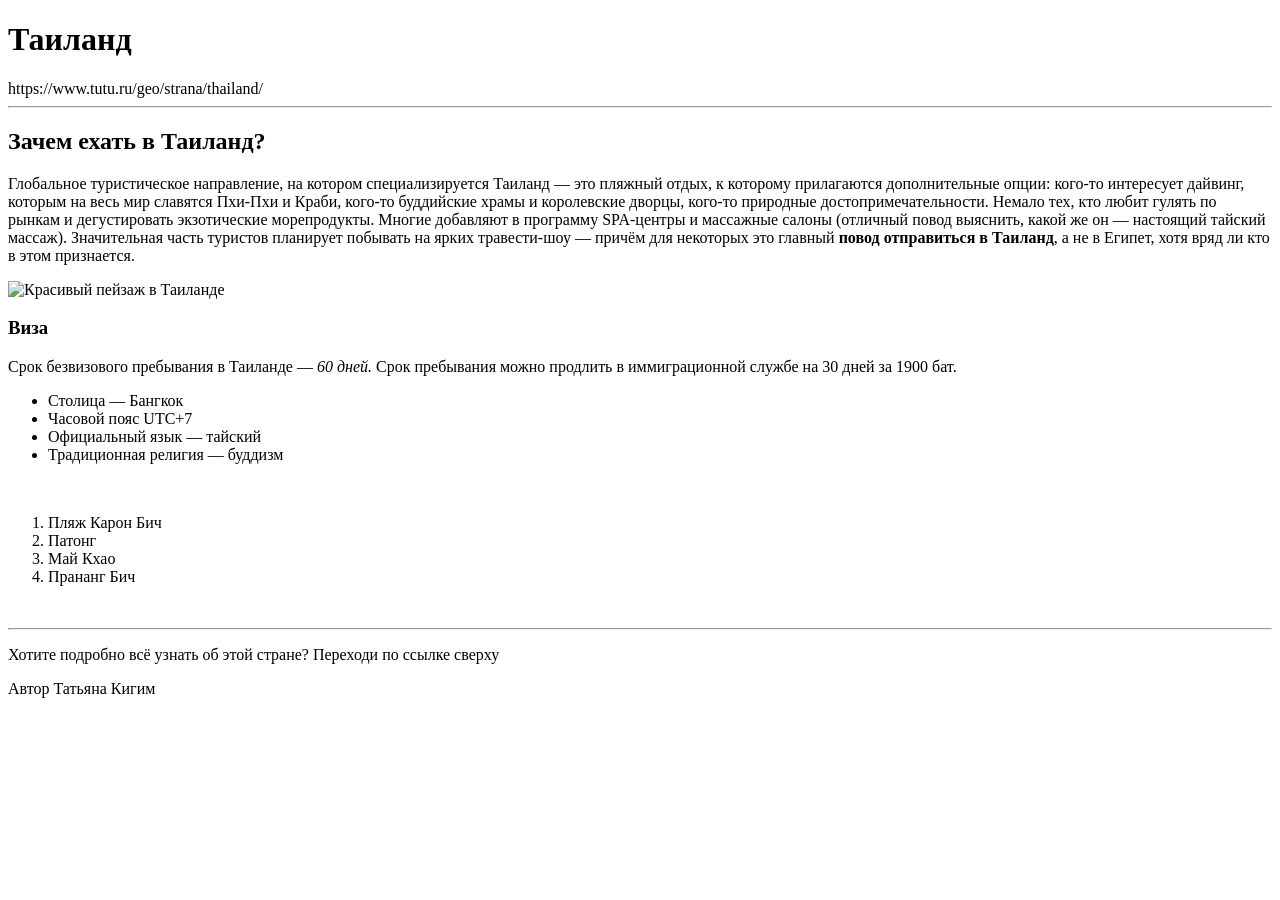
==== index.html @ c3d2baf3 "Create index.html" ====
<!DOCTYPE html>
<html lang="en">
<head>
    <meta charset="UTF-8">
    <meta name="viewport" content="width=device-width, initial-scale=1.0">
    <title>Таиланд</title>
    <link rel="stylesheet" href="style.css">
</head>
<body>
<h1>Таиланд</h1> 
<a>https://www.tutu.ru/geo/strana/thailand/</a>
<hr>
<h2>Зачем ехать в Таиланд?</h2>
  <p>Глобальное туристическое направление, на котором специализируется Таиланд — это пляжный отдых, к которому прилагаются дополнительные опции: кого-то интересует дайвинг, которым на весь мир славятся Пхи-Пхи и Краби, кого-то буддийские храмы и королевские дворцы, кого-то природные достопримечательности. Немало тех, кто любит гулять по рынкам и дегустировать экзотические морепродукты. Многие добавляют в программу SPA-центры и массажные салоны (отличный повод выяснить, какой же он — настоящий тайский массаж). Значительная часть туристов планирует побывать на ярких травести-шоу — причём для некоторых это главный <strong>повод отправиться в Таиланд</strong>, а не в Египет, хотя вряд ли кто в этом признается.</p>

<img src="https://horosho-tam.ru/thumb/top/pics/f0/e7/63f911fd00ce245ceb5be7f0/tailand.jpg" alt="Красивый пейзаж в Таиланде">

<h3>Виза</h3>
  <p>Срок безвизового пребывания в Таиланде — <em>60 дней.</em> Срок пребывания можно продлить в иммиграционной службе на 30 дней за 1900 бат.</p>

<ul>
    <li>Столица — Бангкок</li>
    <li>Часовой пояс UTC+7</li>
    <li>Официальный язык — тайский</li>
    <li>Традиционная религия — буддизм</li>
</ul>
<br>
<ol>
    <li>Пляж Карон Бич</li>
    <li>Патонг</li>
    <li>Май Кхао</li>
    <li>Прананг Бич</li>
</ol>
</br>
<hr>
  
  <p>Хотите подробно всё узнать об этой стране? Переходи по ссылке сверху</p>

<footer>
  <p>Автор Татьяна Кигим</p>
</footer>
</body>
</html>
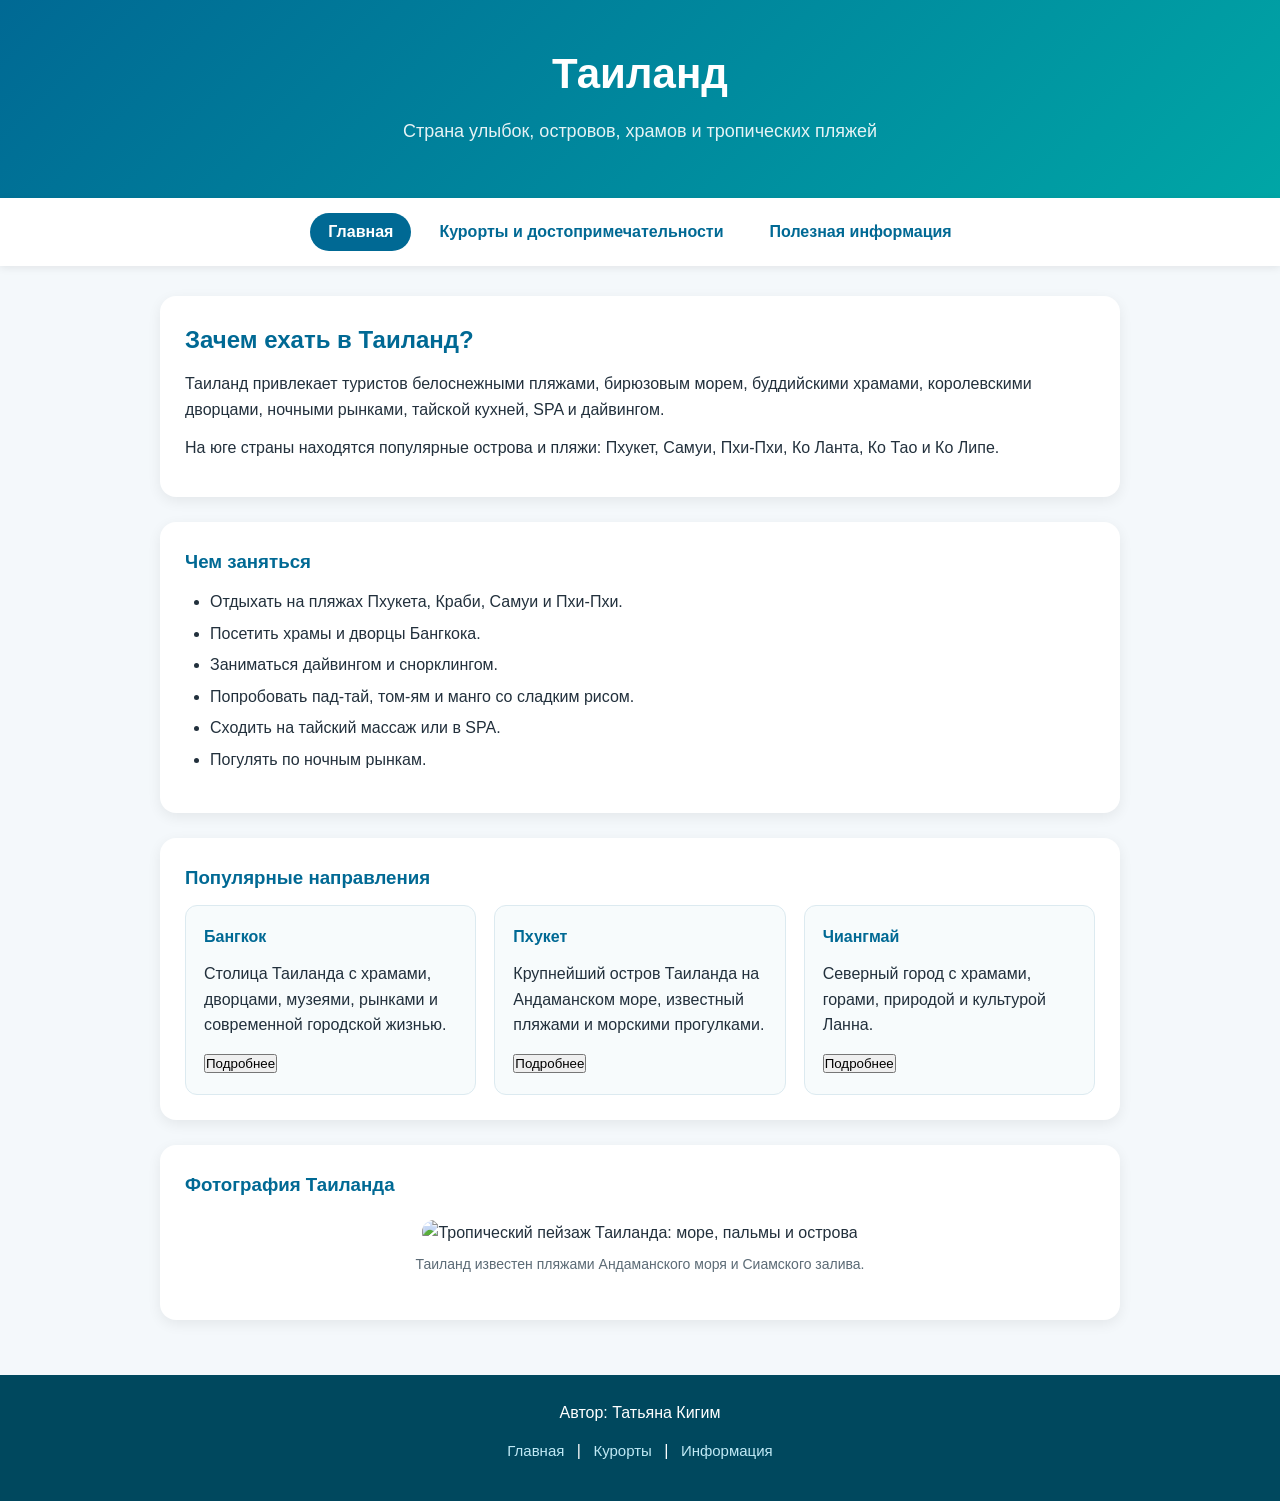
==== commit bf02d7ed: "Create index.html" ====
--- a/index.html
+++ b/index.html
@@ -1,43 +1,499 @@
 <!DOCTYPE html>
-<html lang="en">
+<html lang="ru">
 <head>
     <meta charset="UTF-8">
     <meta name="viewport" content="width=device-width, initial-scale=1.0">
-    <title>Таиланд</title>
-    <link rel="stylesheet" href="style.css">
+    <meta name="description" content="Таиланд: пляжный отдых, храмы, острова, дайвинг и полезная информация для путешественников.">
+    <title>Таиланд — многостраничный сайт</title>
+
+    <style>
+        * {
+            margin: 0;
+            padding: 0;
+            box-sizing: border-box;
+        }
+
+        body {
+            font-family: Arial, Helvetica, sans-serif;
+            background: #f4f8fb;
+            color: #22303c;
+            line-height: 1.6;
+        }
+
+        .site-header {
+            background: linear-gradient(135deg, #006994, #00a6a6);
+            color: #fff;
+            text-align: center;
+            padding: 40px 20px;
+        }
+
+        .site-header h1 {
+            font-size: 42px;
+            margin-bottom: 10px;
+        }
+
+        .site-header p {
+            font-size: 18px;
+            opacity: 0.9;
+        }
+
+        .main-nav {
+            background: #ffffff;
+            display: flex;
+            justify-content: center;
+            flex-wrap: wrap;
+            gap: 10px;
+            padding: 15px;
+            box-shadow: 0 2px 8px rgba(0, 0, 0, 0.08);
+        }
+
+        .main-nav button {
+            color: #006994;
+            background: transparent;
+            border: none;
+            font-size: 16px;
+            font-weight: bold;
+            padding: 10px 18px;
+            border-radius: 20px;
+            cursor: pointer;
+            transition: background 0.3s;
+        }
+
+        .main-nav button:hover {
+            background: #e6f4f7;
+        }
+
+        .main-nav button.active {
+            background: #006994;
+            color: #fff;
+        }
+
+        main {
+            max-width: 1000px;
+            margin: 0 auto;
+            padding: 30px 20px;
+        }
+
+        .page {
+            display: none;
+        }
+
+        .page.active {
+            display: block;
+        }
+
+        .hero,
+        .content {
+            background: #fff;
+            border-radius: 16px;
+            padding: 25px;
+            margin-bottom: 25px;
+            box-shadow: 0 4px 14px rgba(0, 0, 0, 0.07);
+        }
+
+        h2,
+        h3,
+        h4 {
+            color: #006994;
+            margin-bottom: 12px;
+        }
+
+        p {
+            margin-bottom: 12px;
+        }
+
+        ul,
+        ol {
+            margin: 0 0 15px 25px;
+        }
+
+        li {
+            margin-bottom: 6px;
+        }
+
+        a {
+            color: #0077b6;
+        }
+
+        .cards {
+            display: grid;
+            grid-template-columns: repeat(auto-fit, minmax(220px, 1fr));
+            gap: 18px;
+        }
+
+        .card {
+            background: #f7fbfc;
+            border: 1px solid #dceaf0;
+            border-radius: 12px;
+            padding: 18px;
+        }
+
+        .card h4 {
+            margin-top: 0;
+        }
+
+        figure {
+            margin: 20px 0;
+            text-align: center;
+        }
+
+        img {
+            max-width: 100%;
+            height: auto;
+            border-radius: 12px;
+        }
+
+        figcaption {
+            margin-top: 8px;
+            font-size: 14px;
+            color: #5c6b76;
+        }
+
+        table {
+            width: 100%;
+            border-collapse: collapse;
+            background: #fff;
+        }
+
+        th,
+        td {
+            border: 1px solid #dceaf0;
+            padding: 10px 12px;
+            text-align: left;
+        }
+
+        th {
+            background: #e6f4f7;
+            color: #00506e;
+        }
+
+        .site-footer {
+            background: #00485e;
+            color: #fff;
+            text-align: center;
+            padding: 25px 20px;
+        }
+
+        .site-footer button {
+            background: transparent;
+            color: #bfe9f5;
+            border: none;
+            font-size: 15px;
+            cursor: pointer;
+            padding: 4px 8px;
+        }
+
+        .site-footer button:hover {
+            text-decoration: underline;
+        }
+
+        @media (max-width: 600px) {
+            .site-header h1 {
+                font-size: 30px;
+            }
+
+            .main-nav {
+                flex-direction: column;
+                align-items: center;
+            }
+        }
+    </style>
 </head>
 <body>
-<h1>Таиланд</h1> 
-<a>https://www.tutu.ru/geo/strana/thailand/</a>
-<hr>
-<h2>Зачем ехать в Таиланд?</h2>
-  <p>Глобальное туристическое направление, на котором специализируется Таиланд — это пляжный отдых, к которому прилагаются дополнительные опции: кого-то интересует дайвинг, которым на весь мир славятся Пхи-Пхи и Краби, кого-то буддийские храмы и королевские дворцы, кого-то природные достопримечательности. Немало тех, кто любит гулять по рынкам и дегустировать экзотические морепродукты. Многие добавляют в программу SPA-центры и массажные салоны (отличный повод выяснить, какой же он — настоящий тайский массаж). Значительная часть туристов планирует побывать на ярких травести-шоу — причём для некоторых это главный <strong>повод отправиться в Таиланд</strong>, а не в Египет, хотя вряд ли кто в этом признается.</p>
-
-<img src="https://horosho-tam.ru/thumb/top/pics/f0/e7/63f911fd00ce245ceb5be7f0/tailand.jpg" alt="Красивый пейзаж в Таиланде">
-
-<h3>Виза</h3>
-  <p>Срок безвизового пребывания в Таиланде — <em>60 дней.</em> Срок пребывания можно продлить в иммиграционной службе на 30 дней за 1900 бат.</p>
-
-<ul>
-    <li>Столица — Бангкок</li>
-    <li>Часовой пояс UTC+7</li>
-    <li>Официальный язык — тайский</li>
-    <li>Традиционная религия — буддизм</li>
-</ul>
-<br>
-<ol>
-    <li>Пляж Карон Бич</li>
-    <li>Патонг</li>
-    <li>Май Кхао</li>
-    <li>Прананг Бич</li>
-</ol>
-</br>
-<hr>
-  
-  <p>Хотите подробно всё узнать об этой стране? Переходи по ссылке сверху</p>
-
-<footer>
-  <p>Автор Татьяна Кигим</p>
+
+<header class="site-header">
+    <h1>Таиланд</h1>
+    <p>Страна улыбок, островов, храмов и тропических пляжей</p>
+</header>
+
+<nav class="main-nav">
+    <button class="active" onclick="showPage('home', this)">Главная</button>
+    <button onclick="showPage('destinations', this)">Курорты и достопримечательности</button>
+    <button onclick="showPage('info', this)">Полезная информация</button>
+</nav>
+
+<main>
+
+    <!-- ГЛАВНАЯ СТРАНИЦА -->
+    <section id="home" class="page active">
+        <div class="hero">
+            <h2>Зачем ехать в Таиланд?</h2>
+            <p>
+                Таиланд привлекает туристов белоснежными пляжами, бирюзовым морем, буддийскими храмами,
+                королевскими дворцами, ночными рынками, тайской кухней, SPA и дайвингом.
+            </p>
+            <p>
+                На юге страны находятся популярные острова и пляжи: Пхукет, Самуи, Пхи-Пхи,
+                Ко Ланта, Ко Тао и Ко Липе.
+            </p>
+        </div>
+
+        <div class="content">
+            <h3>Чем заняться</h3>
+            <ul>
+                <li>Отдыхать на пляжах Пхукета, Краби, Самуи и Пхи-Пхи.</li>
+                <li>Посетить храмы и дворцы Бангкока.</li>
+                <li>Заниматься дайвингом и снорклингом.</li>
+                <li>Попробовать пад-тай, том-ям и манго со сладким рисом.</li>
+                <li>Сходить на тайский массаж или в SPA.</li>
+                <li>Погулять по ночным рынкам.</li>
+            </ul>
+        </div>
+
+        <div class="content">
+            <h3>Популярные направления</h3>
+            <div class="cards">
+                <article class="card">
+                    <h4>Бангкок</h4>
+                    <p>Столица Таиланда с храмами, дворцами, музеями, рынками и современной городской жизнью.</p>
+                    <button onclick="showPage('destinations', document.querySelectorAll('.main-nav button')[1])">Подробнее</button>
+                </article>
+
+                <article class="card">
+                    <h4>Пхукет</h4>
+                    <p>Крупнейший остров Таиланда на Андаманском море, известный пляжами и морскими прогулками.</p>
+                    <button onclick="showPage('destinations', document.querySelectorAll('.main-nav button')[1])">Подробнее</button>
+                </article>
+
+                <article class="card">
+                    <h4>Чиангмай</h4>
+                    <p>Северный город с храмами, горами, природой и культурой Ланна.</p>
+                    <button onclick="showPage('destinations', document.querySelectorAll('.main-nav button')[1])">Подробнее</button>
+                </article>
+            </div>
+        </div>
+
+        <div class="content">
+            <h3>Фотография Таиланда</h3>
+            <figure>
+                <img
+                    src="https://horosho-tam.ru/thumb/top/pics/f0/e7/63f911fd00ce245ceb5be7f0/tailand.jpg"
+                    alt="Тропический пейзаж Таиланда: море, пальмы и острова"
+                    width="800"
+                >
+                <figcaption>Таиланд известен пляжами Андаманского моря и Сиамского залива.</figcaption>
+            </figure>
+        </div>
+    </section>
+
+    <!-- СТРАНИЦА КУРОРТОВ -->
+    <section id="destinations" class="page">
+        <div class="content">
+            <h2>Бангкок</h2>
+            <p>
+                Бангкок — столица Таиланда и один из главных туристических городов страны.
+                Здесь можно увидеть храмы, дворцы, музеи, парки, торговые центры и ночные рынки.
+            </p>
+            <ul>
+                <li>Храм Изумрудного Будды — Ват Пхракэу.</li>
+                <li>Храм Лежащего Будды — Ват По.</li>
+                <li>Храм Утренней Зари — Ват Арун.</li>
+                <li>Королевский дворец.</li>
+                <li>Выходной рынок Чатучак.</li>
+            </ul>
+        </div>
+
+        <div class="content">
+            <h2>Пхукет</h2>
+            <p>
+                Пхукет — крупнейший остров Таиланда, расположенный в Андаманском море.
+                Остров известен пляжами Патонг, Карон, Ката, Камала, Най-Харн и Май-Кхао.
+            </p>
+            <ul>
+                <li>Пляж Патонг — центр ночной жизни и развлечений.</li>
+                <li>Карон Бич — широкий пляж с мелким песком.</li>
+                <li>Май Кхао — более спокойный пляж на севере острова.</li>
+                <li>Смотровая площадка Лаем Промтхеп — известное место для встречи заката.</li>
+                <li>Морские прогулки к островам Пхи-Пхи и заливу Пхангнга.</li>
+            </ul>
+        </div>
+
+        <div class="content">
+            <h2>Чиангмай</h2>
+            <p>
+                Чиангмай находится на севере Таиланда и сочетает горную природу, исторические храмы
+                и культуру Ланна. Одной из главных достопримечательностей является храм
+                Ват Пхратхат Дой Сутхеп.
+            </p>
+            <ul>
+                <li>Ват Пхратхат Дой Сутхеп.</li>
+                <li>Гора Дой Интханон — самая высокая точка Таиланда.</li>
+                <li>Пешеходная улица Тхапе.</li>
+                <li>Район Нимманхамин с кафе и ремесленными лавками.</li>
+                <li>Королевский парк Раджапруэк.</li>
+            </ul>
+        </div>
+
+        <div class="content">
+            <h2>Другие популярные места</h2>
+            <div class="cards">
+                <article class="card">
+                    <h4>Краби</h4>
+                    <p>Провинция с известняковыми скалами, пляжами, островами и маршрутами для дайвинга.</p>
+                </article>
+
+                <article class="card">
+                    <h4>Пхи-Пхи</h4>
+                    <p>Острова с прозрачной водой, популярные для снорклинга, дайвинга и морских прогулок.</p>
+                </article>
+
+                <article class="card">
+                    <h4>Самуи</h4>
+                    <p>Остров в Сиамском заливе с пляжами, пальмами, SPA и морскими экскурсиями.</p>
+                </article>
+
+                <article class="card">
+                    <h4>Аюттхая</h4>
+                    <p>Древняя столица Таиланда с руинами храмов и историческими памятниками.</p>
+                </article>
+            </div>
+        </div>
+
+        <div class="content">
+            <h3>Совет путешественнику</h3>
+            <p>
+                Для поездки к островам лучше заранее проверить погоду и расписание паромов.
+                На пляжах обращайте внимание на предупреждающие флаги: красный флаг означает
+                опасность для купания.
+            </p>
+        </div>
+    </section>
+
+    <!-- СТРАНИЦА ИНФОРМАЦИИ -->
+    <section id="info" class="page">
+        <div class="content">
+            <h2>Основные сведения</h2>
+            <table>
+                <tr>
+                    <th>Параметр</th>
+                    <th>Информация</th>
+                </tr>
+                <tr>
+                    <td>Столица</td>
+                    <td>Бангкок</td>
+                </tr>
+                <tr>
+                    <td>Официальный язык</td>
+                    <td>Тайский</td>
+                </tr>
+                <tr>
+                    <td>Валюта</td>
+                    <td>Тайский бат (THB)</td>
+                </tr>
+                <tr>
+                    <td>Часовой пояс</td>
+                    <td>UTC+7</td>
+                </tr>
+                <tr>
+                    <td>Религия</td>
+                    <td>Буддизм</td>
+                </tr>
+            </table>
+        </div>
+
+        <div class="content">
+            <h2>Виза</h2>
+            <p>
+                Для граждан России действует безвизовый режим: находиться в Таиланде можно
+                до 90 дней. При необходимости срок пребывания можно продлить в иммиграционной
+                службе ещё на 30 дней за 1900 бат.
+            </p>
+            <p>
+                Перед поездкой проверяйте актуальные правила на сайте посольства или консульства,
+                так как визовые условия могут меняться.
+            </p>
+        </div>
+
+        <div class="content">
+            <h2>Деньги и покупки</h2>
+            <ul>
+                <li>Национальная валюта — тайский бат.</li>
+                <li>Обмен валюты удобнее делать в лицензированных обменных пунктах.</li>
+                <li>В крупных магазинах и отелях часто принимают банковские карты.</li>
+                <li>На рынках и в небольших кафе может понадобиться наличными.</li>
+                <li>Торг уместен на рынках, но не в магазинах с фиксированными ценами.</li>
+            </ul>
+        </div>
+
+        <div class="content">
+            <h2>Транспорт</h2>
+            <ul>
+                <li>В Бангкоке популярны метро, наземное метро, автобусы и такси.</li>
+                <li>Между островами обычно передвигаются на паромах и скоростных катерах.</li>
+                <li>Для поездок по острову можно арендовать автомобиль, скутер или воспользоваться такси.</li>
+                <li>При аренде транспорта обязательно уточняйте правила страховки и наличие прав.</li>
+            </ul>
+        </div>
+
+        <div class="content">
+            <h2>Советы туристу</h2>
+            <ul>
+                <li>Уважайте храмы: надевайте одежду, закрывающую плечи и колени.</li>
+                <li>Не трогайте голову местных жителей и не указывайте на людей ногами.</li>
+                <li>Пейте бутилированную воду.</li>
+                <li>Используйте солнцезащитный крем и пейте достаточно воды.</li>
+                <li>Сохраняйте контакты отеля, страховой компании и экстренных служб.</li>
+            </ul>
+        </div>
+
+        <div class="content">
+            <h2>Полезные ссылки</h2>
+            <ul>
+                <li>
+                    <a href="https://www.tutu.ru/geo/strana/thailand/" target="_blank" rel="noopener">
+                        Таиланд на Туту.ру
+                    </a>
+                </li>
+                <li>
+                    <a href="https://www.tourismthailand.org/" target="_blank" rel="noopener">
+                        Официальный сайт Tourism Authority of Thailand
+                    </a>
+                </li>
+                <li>
+                    <a href="https://tourismthailand.ru/" target="_blank" rel="noopener">
+                        Туристическое управление Таиланда на русском языке
+                    </a>
+                </li>
+            </ul>
+        </div>
+    </section>
+
+</main>
+
+<footer class="site-footer">
+    <p>Автор: Татьяна Кигим</p>
+    <p>
+        <button onclick="showPage('home', document.querySelectorAll('.main-nav button')[0])">Главная</button> |
+        <button onclick="showPage('destinations', document.querySelectorAll('.main-nav button')[1])">Курорты</button> |
+        <button onclick="showPage('info', document.querySelectorAll('.main-nav button')[2])">Информация</button>
+    </p>
 </footer>
+
+<script>
+    function showPage(pageId, button) {
+        const pages = document.querySelectorAll('.page');
+        const buttons = document.querySelectorAll('.main-nav button');
+
+        pages.forEach(function(page) {
+            page.classList.remove('active');
+        });
+
+        buttons.forEach(function(item) {
+            item.classList.remove('active');
+        });
+
+        document.getElementById(pageId).classList.add('active');
+
+        if (button) {
+            button.classList.add('active');
+        }
+
+        window.scrollTo({
+            top: 0,
+            behavior: 'smooth'
+        });
+    }
+</script>
+
 </body>
 </html>
